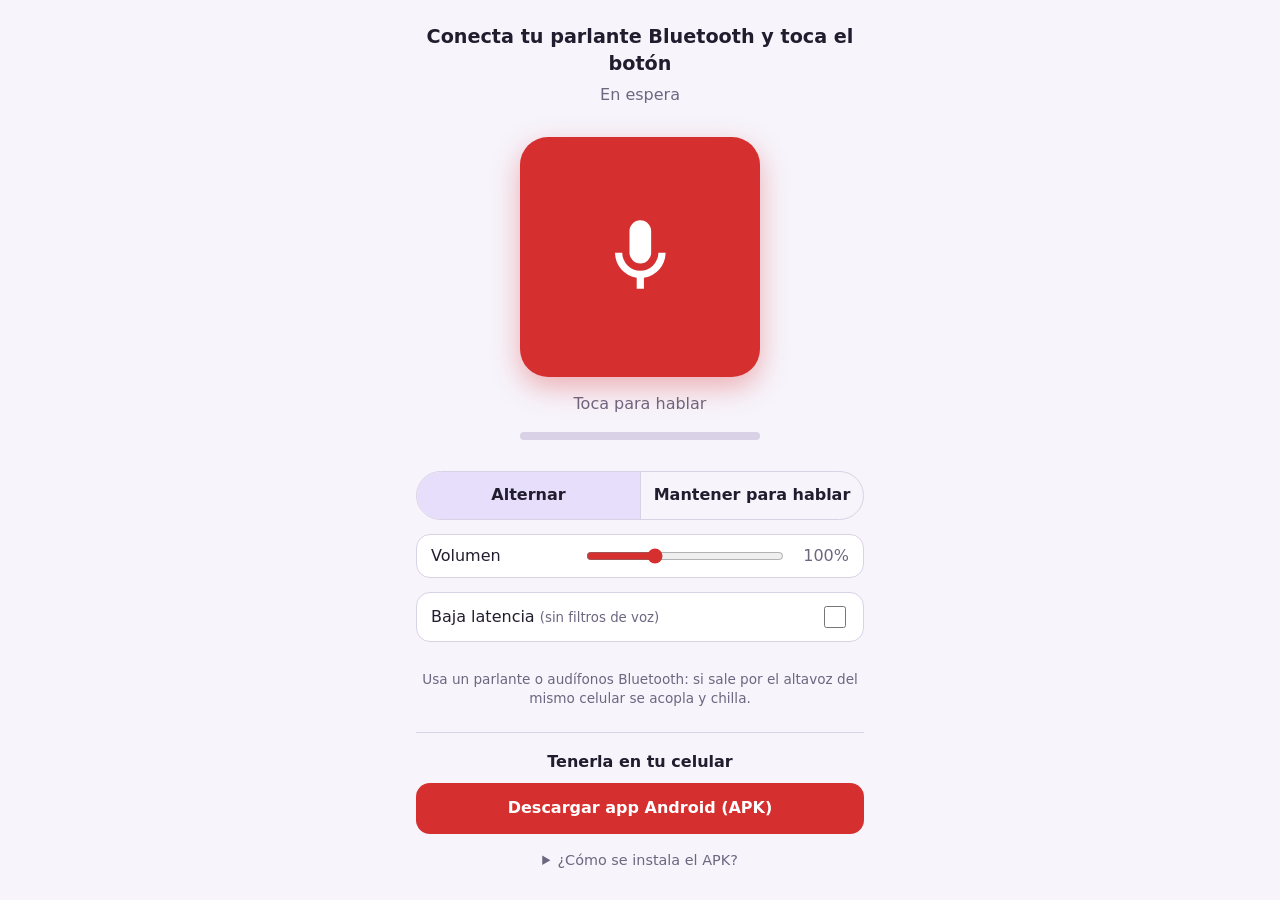
==== web/index.html @ 545756f6 "Mic Parlante: web y app Android Co-Authored-By: Claude Opus 5.5 <noreply@anthropic.com>" ====
<!doctype html>
<html lang="es">
<head>
  <meta charset="utf-8">
  <meta name="viewport" content="width=device-width, initial-scale=1, viewport-fit=cover">
  <meta name="theme-color" content="#1f1a2e">
  <title>Mic Parlante</title>
  <link rel="manifest" href="manifest.webmanifest">
  <link rel="icon" href="icon.svg" type="image/svg+xml">
  <link rel="apple-touch-icon" href="icon-192.png">
  <link rel="stylesheet" href="styles.css">
</head>
<body>
  <main class="app">
    <header class="estado">
      <p id="salida" class="salida">Buscando salida de audio…</p>
      <p id="estado" class="estado-texto">En espera</p>
    </header>

    <section class="centro">
      <button id="boton" class="boton-mic" aria-pressed="false" aria-label="Activar micrófono">
        <svg viewBox="0 0 24 24" aria-hidden="true">
          <path d="M12 14a3 3 0 0 0 3-3V5a3 3 0 0 0-6 0v6a3 3 0 0 0 3 3Zm5-3a5 5 0 0 1-10 0H5a7 7 0 0 0 6 6.92V21h2v-3.08A7 7 0 0 0 19 11h-2Z"/>
        </svg>
        <span class="anillo" aria-hidden="true"></span>
      </button>
      <p id="pista" class="pista">Toca para hablar</p>

      <div class="medidor" aria-hidden="true"><div id="nivel" class="nivel"></div></div>
    </section>

    <section class="controles">
      <div class="segmentado" role="radiogroup" aria-label="Modo del botón">
        <button role="radio" aria-checked="true" data-modo="alternar">Alternar</button>
        <button role="radio" aria-checked="false" data-modo="mantener">Mantener para hablar</button>
      </div>

      <label class="fila">
        <span>Volumen</span>
        <input id="volumen" type="range" min="0" max="3" step="0.05" value="1">
        <output id="volumen-valor">100%</output>
      </label>

      <label class="fila" id="fila-salida" hidden>
        <span>Salida</span>
        <select id="selector-salida"></select>
      </label>

      <label class="fila interruptor">
        <span>Baja latencia <small>(sin filtros de voz)</small></span>
        <input id="baja-latencia" type="checkbox" role="switch">
      </label>

      <p id="latencia" class="latencia"></p>
      <p class="aviso">Usa un parlante o audífonos Bluetooth: si sale por el altavoz del mismo celular se acopla y chilla.</p>
    </section>

    <section id="instalar" class="instalar">
      <h2>Tenerla en tu celular</h2>
      <a class="boton-descarga" href="MicParlante.apk" download>Descargar app Android (APK)</a>
      <button id="boton-pwa" class="boton-secundario" hidden>Instalar desde el navegador</button>
      <details>
        <summary>¿Cómo se instala el APK?</summary>
        <ol>
          <li>Toca <b>Descargar app Android</b> y abre el archivo cuando termine.</li>
          <li>Si Android avisa de "fuente desconocida", toca <b>Configuración → Permitir de esta fuente</b>.</li>
          <li>Toca <b>Instalar</b>. Si aparece Play Protect, elige <b>Instalar de todas formas</b>.</li>
          <li>Conecta tu parlante Bluetooth, abre <b>Mic Parlante</b> y acepta el permiso de micrófono.</li>
        </ol>
      </details>
    </section>
  </main>

  <script src="app.js"></script>
</body>
</html>
---- web/styles.css ----
:root {
  --fondo: #f7f4fb;
  --texto: #221d2e;
  --suave: #6d6680;
  --borde: #d9d2e6;
  --panel: #ffffff;
  --rojo: #d62f2f;
  --rojo-vivo: #ff3b3b;
  --acento: #e6defa;
  --verde: #2fa66a;
}
@media (prefers-color-scheme: dark) {
  :root {
    --fondo: #15121d;
    --texto: #ece8f5;
    --suave: #a39cb5;
    --borde: #342e44;
    --panel: #1f1a2b;
    --acento: #3a3150;
  }
}

* { box-sizing: border-box; }
[hidden] { display: none !important; }
html, body { margin: 0; height: 100%; }
body {
  background: var(--fondo);
  color: var(--texto);
  font: 16px/1.4 system-ui, -apple-system, "Segoe UI", Roboto, sans-serif;
  -webkit-tap-highlight-color: transparent;
}

.app {
  min-height: 100dvh;
  max-width: 480px;
  margin: 0 auto;
  padding: max(24px, env(safe-area-inset-top)) 16px max(24px, env(safe-area-inset-bottom));
  display: flex;
  flex-direction: column;
  gap: 24px;
}

.estado { text-align: center; }
.salida { margin: 0; font-weight: 700; font-size: 1.2rem; }
.salida.ok { color: var(--verde); }
.estado-texto { margin: 6px 0 0; color: var(--suave); }

.centro {
  flex: 1;
  display: flex;
  flex-direction: column;
  align-items: center;
  justify-content: center;
  gap: 16px;
}

.boton-mic {
  position: relative;
  width: min(62vw, 240px);
  aspect-ratio: 1;
  border: 0;
  border-radius: 28px;
  background: var(--rojo);
  color: #fff;
  cursor: pointer;
  box-shadow: 0 10px 28px rgb(214 47 47 / .35);
  transition: transform .12s ease, background .2s ease;
  touch-action: none;
  user-select: none;
  -webkit-user-select: none;
}
.boton-mic svg { width: 38%; fill: currentColor; }
.boton-mic:active { transform: scale(.97); }
.boton-mic.activo { background: var(--rojo-vivo); }
.boton-mic:focus-visible { outline: 3px solid var(--texto); outline-offset: 4px; }

.anillo {
  position: absolute;
  inset: -10px;
  border-radius: 36px;
  border: 4px solid var(--rojo-vivo);
  opacity: 0;
  transform: scale(var(--pulso, 1));
  transition: opacity .2s ease;
  pointer-events: none;
}
.boton-mic.activo .anillo { opacity: .6; }

.pista { margin: 0; color: var(--suave); }

.medidor {
  width: min(62vw, 240px);
  height: 8px;
  border-radius: 4px;
  background: var(--borde);
  overflow: hidden;
}
.nivel {
  height: 100%;
  width: 0;
  background: linear-gradient(90deg, var(--verde), #e8c22c 70%, var(--rojo-vivo));
  transition: width .05s linear;
}

.controles { display: flex; flex-direction: column; gap: 14px; }

.segmentado {
  display: grid;
  grid-template-columns: 1fr 1fr;
  border: 1px solid var(--borde);
  border-radius: 999px;
  overflow: hidden;
}
.segmentado button {
  border: 0;
  padding: 12px 8px;
  background: transparent;
  color: var(--texto);
  font: inherit;
  font-weight: 600;
  cursor: pointer;
}
.segmentado button + button { border-left: 1px solid var(--borde); }
.segmentado button[aria-checked="true"] { background: var(--acento); }

.fila {
  display: flex;
  align-items: center;
  gap: 12px;
  background: var(--panel);
  border: 1px solid var(--borde);
  border-radius: 14px;
  padding: 10px 14px;
}
.fila > span { flex: 1; }
.fila small { color: var(--suave); }
.fila input[type="range"] { flex: 1.4; accent-color: var(--rojo); }
.fila output { min-width: 3.2em; text-align: right; color: var(--suave); }
.fila select {
  flex: 1.4;
  min-width: 0;
  font: inherit;
  padding: 6px;
  border-radius: 8px;
  border: 1px solid var(--borde);
  background: var(--fondo);
  color: var(--texto);
}
.interruptor input { width: 22px; height: 22px; accent-color: var(--rojo); }

.instalar {
  display: flex;
  flex-direction: column;
  gap: 10px;
  padding-top: 18px;
  border-top: 1px solid var(--borde);
}
.instalar h2 { margin: 0; font-size: 1rem; text-align: center; }
.boton-descarga, .boton-secundario {
  display: block;
  text-align: center;
  padding: 14px;
  border-radius: 14px;
  font: inherit;
  font-weight: 700;
  text-decoration: none;
  cursor: pointer;
}
.boton-descarga { background: var(--rojo); color: #fff; border: 0; }
.boton-secundario { background: transparent; color: var(--texto); border: 1px solid var(--borde); }
.instalar details { font-size: .9rem; color: var(--suave); }
.instalar summary { cursor: pointer; text-align: center; padding: 6px; }
.instalar ol { margin: 8px 0 0; padding-left: 22px; display: grid; gap: 6px; }

.latencia, .aviso { margin: 0; font-size: .85rem; color: var(--suave); text-align: center; }
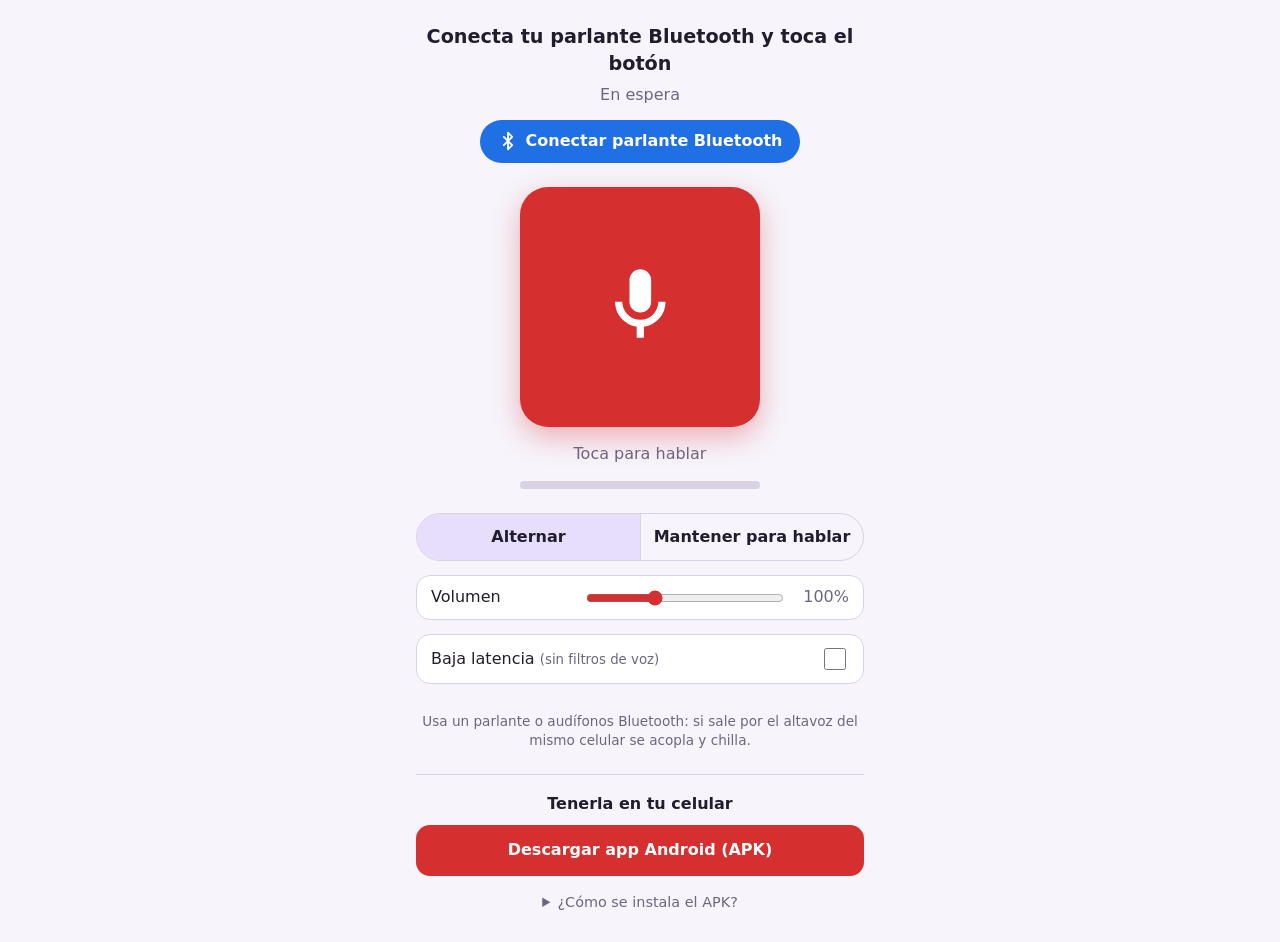
==== commit f35cfc98: "Botón para conectar el parlante Bluetooth (v1.0.2) Co-Authored-By: Claude Opus 5.5 <noreply@anthropi" ====
--- a/web/index.html
+++ b/web/index.html
@@ -15,6 +15,16 @@
     <header class="estado">
       <p id="salida" class="salida">Buscando salida de audio…</p>
       <p id="estado" class="estado-texto">En espera</p>
+      <button id="boton-bt" class="boton-bt" type="button">
+        <svg viewBox="0 0 24 24" aria-hidden="true"><path d="M7 7l10 10-5 5V2l5 5L7 17"/></svg>
+        <span id="texto-bt">Conectar parlante Bluetooth</span>
+      </button>
+      <ol id="guia-bt" class="guia-bt" hidden>
+        <li>Prende el parlante y ponlo en modo de emparejar (luz parpadeando).</li>
+        <li>En el celular baja la barra de notificaciones y mantén presionado <b>Bluetooth</b>.</li>
+        <li>Toca tu parlante en la lista y vuelve aquí: se detecta solo.</li>
+        <li>Con la <b>app Android</b> este botón abre el Bluetooth directamente.</li>
+      </ol>
     </header>
 
     <section class="centro">
--- a/web/styles.css
+++ b/web/styles.css
@@ -148,6 +148,37 @@
 }
 .interruptor input { width: 22px; height: 22px; accent-color: var(--rojo); }
 
+.boton-bt {
+  display: inline-flex;
+  align-items: center;
+  gap: 8px;
+  margin-top: 14px;
+  padding: 10px 18px;
+  border: 0;
+  border-radius: 999px;
+  background: #1f6fe5;
+  color: #fff;
+  font: inherit;
+  font-weight: 700;
+  cursor: pointer;
+}
+.boton-bt svg { width: 20px; height: 20px; fill: none; stroke: currentColor; stroke-width: 2.2; stroke-linecap: round; stroke-linejoin: round; }
+.boton-bt.conectado { background: transparent; color: var(--texto); border: 1px solid var(--borde); font-weight: 600; }
+.boton-bt:focus-visible { outline: 3px solid var(--texto); outline-offset: 3px; }
+.guia-bt {
+  margin: 12px auto 0;
+  max-width: 360px;
+  padding: 12px 14px 12px 32px;
+  text-align: left;
+  font-size: .9rem;
+  color: var(--suave);
+  background: var(--panel);
+  border: 1px solid var(--borde);
+  border-radius: 14px;
+  display: grid;
+  gap: 6px;
+}
+
 .instalar {
   display: flex;
   flex-direction: column;
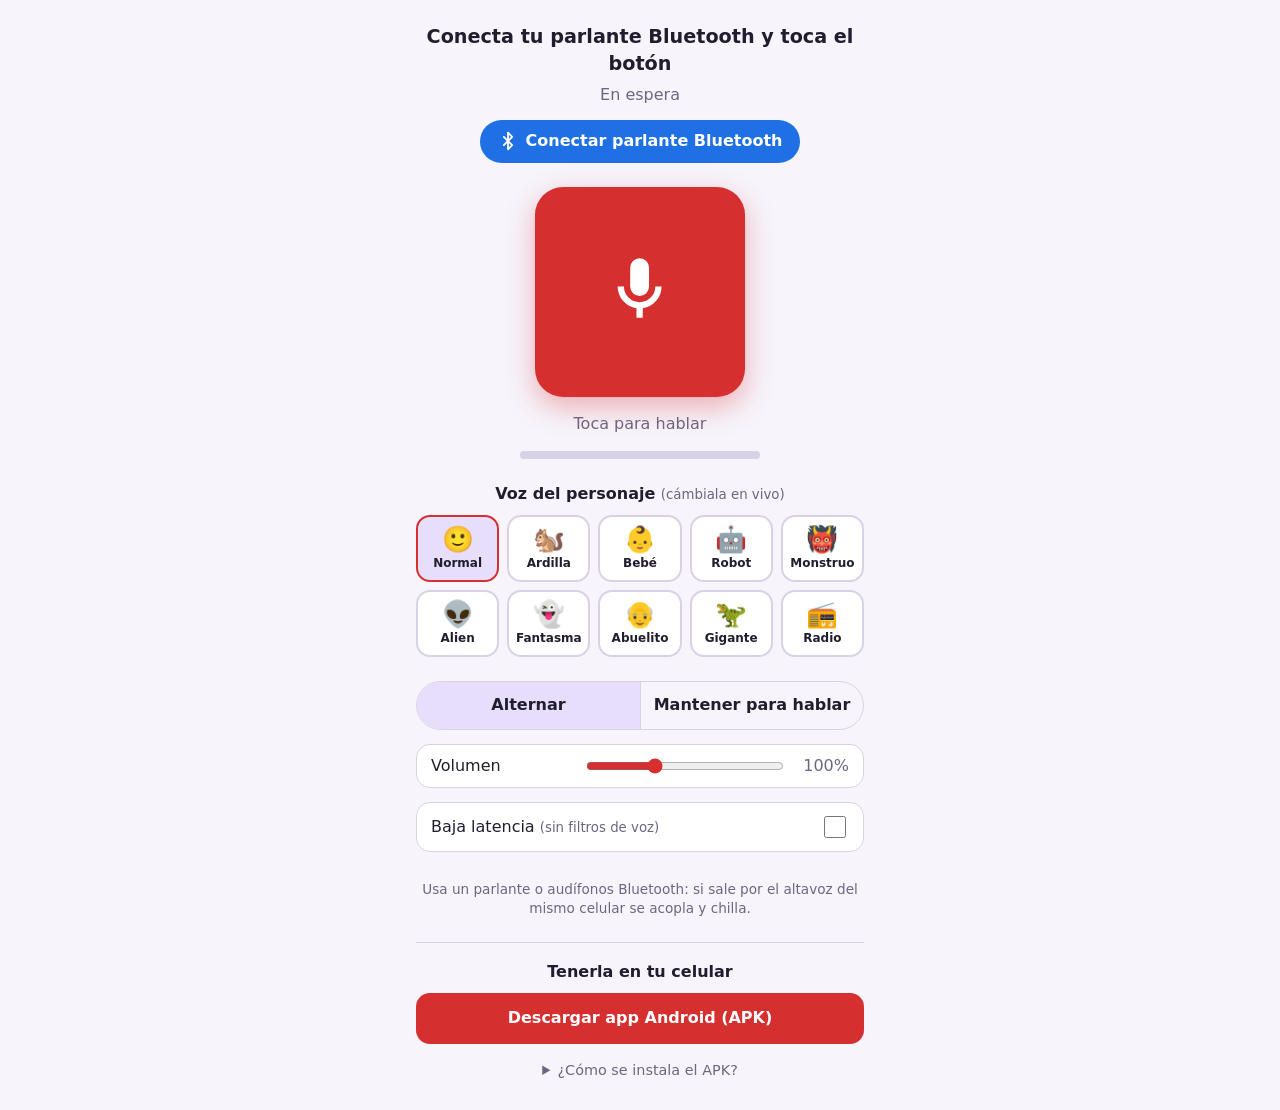
==== commit 9b738f98: "Voces de personajes en tiempo real (v1.1.0) Co-Authored-By: Claude Opus 5.5 <noreply@anthropic.com>" ====
--- a/web/index.html
+++ b/web/index.html
@@ -37,6 +37,11 @@
       <p id="pista" class="pista">Toca para hablar</p>
 
       <div class="medidor" aria-hidden="true"><div id="nivel" class="nivel"></div></div>
+    </section>
+
+    <section class="personajes">
+      <h2>Voz del personaje <small>(cámbiala en vivo)</small></h2>
+      <div id="voces" class="voces" role="radiogroup" aria-label="Voz del personaje"></div>
     </section>
 
     <section class="controles">
@@ -81,6 +86,7 @@
     </section>
   </main>
 
+  <script src="voces.js"></script>
   <script src="app.js"></script>
 </body>
 </html>
--- a/web/styles.css
+++ b/web/styles.css
@@ -56,7 +56,7 @@
 
 .boton-mic {
   position: relative;
-  width: min(62vw, 240px);
+  width: min(52vw, 210px);
   aspect-ratio: 1;
   border: 0;
   border-radius: 28px;
@@ -147,6 +147,33 @@
   color: var(--texto);
 }
 .interruptor input { width: 22px; height: 22px; accent-color: var(--rojo); }
+
+.personajes h2 { margin: 0 0 10px; font-size: 1rem; text-align: center; }
+.personajes h2 small { color: var(--suave); font-weight: 400; }
+.voces {
+  display: grid;
+  grid-template-columns: repeat(5, 1fr);
+  gap: 8px;
+}
+.voces button {
+  display: flex;
+  flex-direction: column;
+  align-items: center;
+  gap: 2px;
+  padding: 8px 2px;
+  min-width: 0;
+  border: 2px solid var(--borde);
+  border-radius: 14px;
+  background: var(--panel);
+  color: var(--texto);
+  font: inherit;
+  font-size: .75rem;
+  font-weight: 600;
+  cursor: pointer;
+}
+.voces .emoji { font-size: 1.6rem; line-height: 1.1; }
+.voces button[aria-checked="true"] { border-color: var(--rojo); background: var(--acento); }
+.voces button:focus-visible { outline: 3px solid var(--texto); outline-offset: 2px; }
 
 .boton-bt {
   display: inline-flex;
